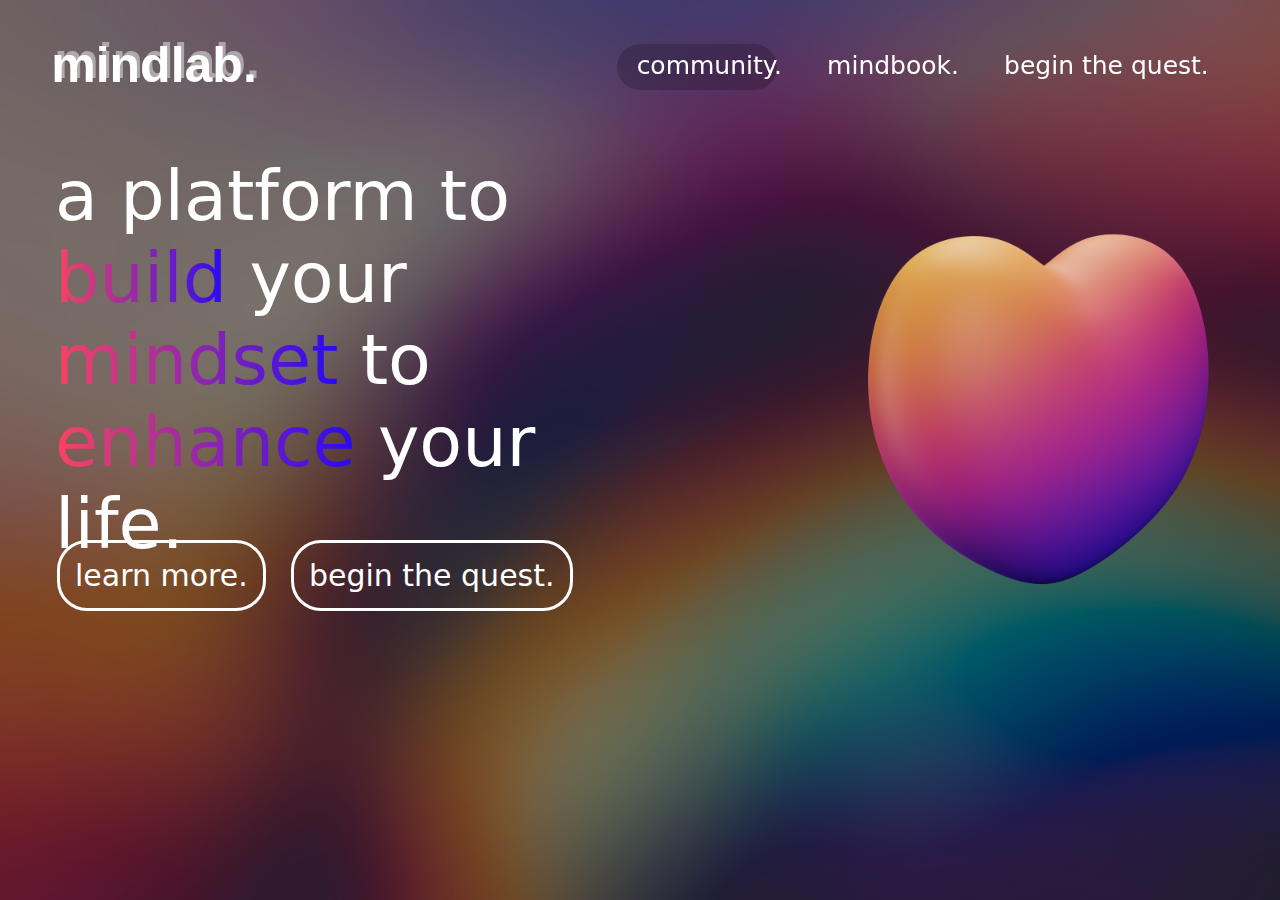
==== index.html @ 6f7af741 "home page done - community dropdown" ====
<html>
    <head>
        <title>mindlab</title>
        <link rel="stylesheet" href="style.css">
    </head>
    <body>
        <div class="background-image">
            <div class="navbar">
                    <a href="/index.html" id="mindlab_logo">mindlab.</a>
                    <ul> 
                        <div class="comdropcontainer"></div>
                        <li><a href="/community.html">community.</a></li>
                            <ul class="communitydropdown">
                                <br>
                                <li><a href="">forums.</a></li>
                                <br><br>
                                <li><a href="">growthlogs.</a></li>
                            </ul>
                        <li><a href="https://www.book.mindlab.lol/">mindbook.</a></li>
                        <li><a href="/beginthequest.html">begin the quest.</a></li>
                    </ul>
            </div>
            <div class="content">
                <h1>a platform to <strong>build</strong>
                    your <strong>mindset</strong> to
                    <strong>enhance</strong> your life.</h1>
            </div>
            <button type="learnmore"><span></span>learn more.</button>
            <button type="beginthequest"><span></span>begin the quest.</button>
            <img src="images/heart-dynamic-gradient.png" id="heart">
        </div>
    </body>
</html>
---- style.css ----
*{
    margin: 0;
    padding: 0;
    font-family: system-ui, -apple-system, BlinkMacSystemFont, 'Segoe UI', Roboto, Oxygen, Ubuntu, Cantarell, 'Open Sans', 'Helvetica Neue', sans-serif;
}
.background-image {
    width: 100%;
    height: 100vh;
    background-image: linear-gradient(rgba(0, 0, 0, 0.500),rgba(0,0,0,0.500)),url(images/gradient.png);
    background-size: cover;
    background-position: center;
}


#heart{
    height: 30rem;
    width: 30rem;
    position: absolute; left: 50rem; top: 10rem;
    transition: .3s;
    border: 0;

}

#heart:hover {
    transform: scale(1.3);

}

#mindlab_logo{
    flex-shrink: 0;
  width: auto;
  height: auto;
  white-space: pre-wrap;
  word-wrap: break-word;
  word-break: break-word;
  z-index: 1;
  text-shadow: 3px -4px 0px rgba(255, 255, 255, 0.46);
  font-weight: 800;
  font-style: normal;
  font-family: "Manrope", sans-serif;
  color: #ffffff;
  font-size: 50px;
  letter-spacing: 0px;
  line-height: 1.2;
  text-decoration: none;

}

.navbar{
    width: 92%;
    margin: auto;
    padding: 35px 0;
    display: flex;
    align-items: center;
    justify-content: space-between;
}
.mindlab_logo{
    width: 150px;
    cursor: pointer;

}
.navbar ul li{
    list-style: none;
    display: inline-block;
    margin: 0 20px;
    position: relative;
    font-size: 25;
}

.navbar ul li a{
    text-decoration: none;
    color: #ffff;
}

.navbar ul li::after{
    content: '';
    height: 3px;
    width: 0%;
    background: linear-gradient(45deg,#aa0bf3,#2e09d3 );
    position: absolute;
    left: 0;
    bottom: -10px;
    transition: 0.5s;
}

.navbar ul li:hover:after{
    width:100%;
}

.content {
    width: 45%;
    position: absolute;
    top: 40%;
    transform: translateY(-50%);
    text-align: left;
    color: white;
    margin-left: 55;
}

.content h1{
    font-weight: 300;
    font-size: 70;
}

button{
    width: auto;
    height: auto;
    padding: 15px;
    font-size: 30;
    margin: 10px;
    border-radius: 30px;
    font-weight: 400;
    color: white;
    background: transparent;
    position: relative; left: 47; top: 400;
    border: 3px solid #ffffff;
    position: relative;
    overflow: hidden;
    z-index: 1;
    transition: all .2s ease-in-out;
    
    
}

span{
    background: #2e09d300;
    height: 100%;
    width: 100%;
    border-radius: 30px;
    position: absolute; left: 0; top: 0;
    z-index: -1;
    transition: all .35s ease-in-out;

}

button:hover{
    cursor: pointer;
    transform: scale(1.1); 
    }

button:hover span{
    width: 120%;
    height: 120%;
    background: #4b25f0;
}

strong{
    background: -webkit-linear-gradient(0deg, #fa4462 0%, #2809f4 100%);
    -webkit-background-clip: text;
    background-clip: text;
    -webkit-text-fill-color: transparent;
}

.comdropcontainer {
    height: 46px;
    width: 160px;
    position: fixed;top: 44;
    background-color:rgba(0, 0, 0, 0.198);
    text-align: center;
    line-height: 30px;
    border-radius: 50px;
    cursor: pointer;
}

.communitydropdown {
    height: 120px;
    width: 160px;
    background-color: rgba(0, 0, 0, 0.198);
    position: absolute;left: 847; top: 95;
    border-radius: 30px;
    z-index: 1;
    display:none;
}

.comdropcontainer:hover .communitydropdown {
    display: block
}
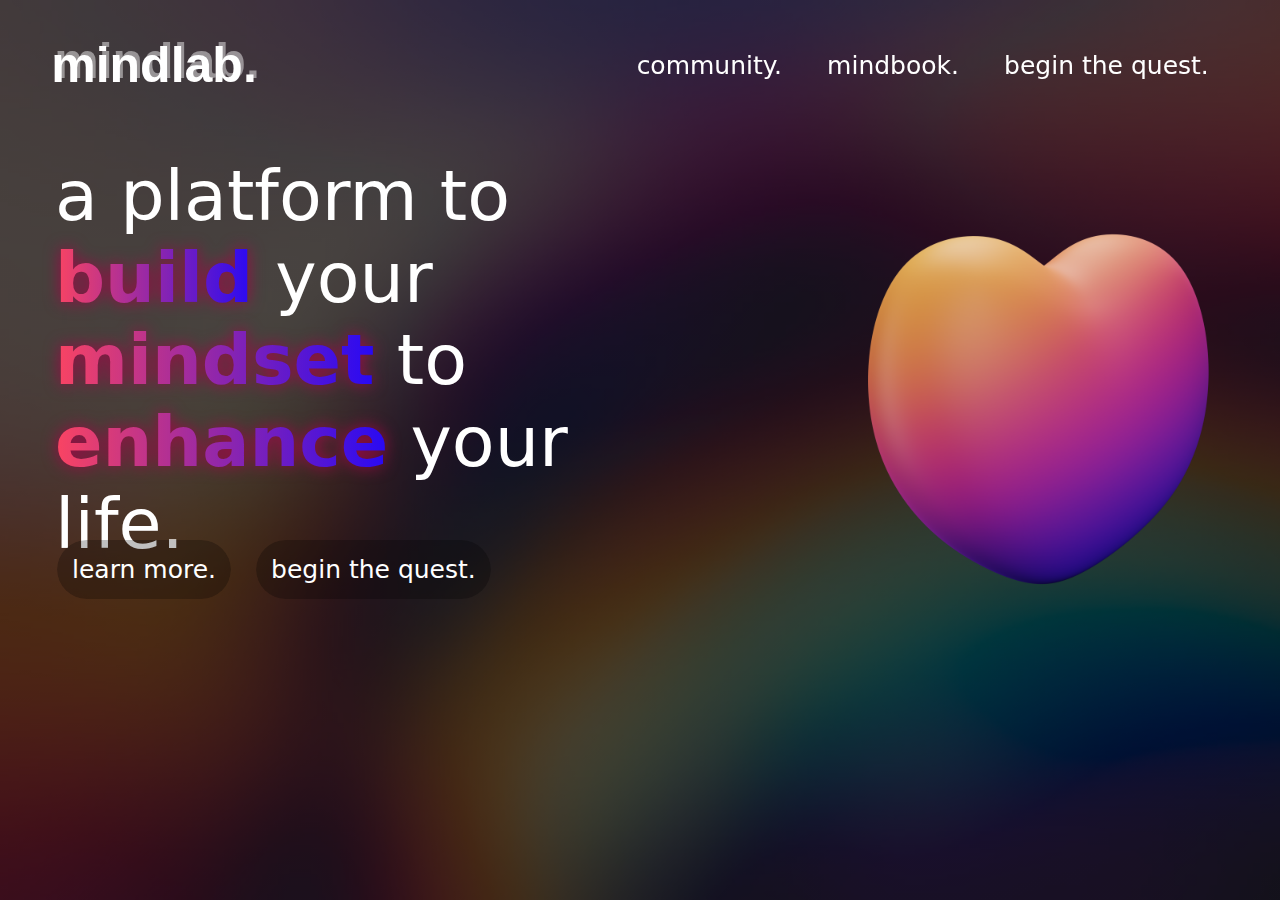
==== commit 54c6c86c: "random commit" ====
--- a/index.html
+++ b/index.html
@@ -21,9 +21,9 @@
                     </ul>
             </div>
             <div class="content">
-                <h1>a platform to <strong>build</strong>
-                    your <strong>mindset</strong> to
-                    <strong>enhance</strong> your life.</h1>
+                <h1>a platform to <strong id="gradtext">build</strong>
+                    your <strong id="gradtext">mindset</strong> to
+                    <strong id="gradtext">enhance</strong> your life.</h1>
             </div>
             <button type="learnmore"><span></span>learn more.</button>
             <button type="beginthequest"><span></span>begin the quest.</button>
--- a/style.css
+++ b/style.css
@@ -6,11 +6,13 @@
 .background-image {
     width: 100%;
     height: 100vh;
-    background-image: linear-gradient(rgba(0, 0, 0, 0.500),rgba(0,0,0,0.500)),url(images/gradient.png);
+    background-image: linear-gradient(rgba(0, 0, 0, 0.7),rgba(0, 0, 0, 0.7)),url(images/gradient.png);
     background-size: cover;
     background-position: center;
 }
 
+
+/*/style for the heart*/
 
 #heart{
     height: 30rem;
@@ -21,10 +23,14 @@
 
 }
 
+/*/animation for the heart*/
+
 #heart:hover {
     transform: scale(1.3);
 
 }
+
+/*/style for the logo/*/
 
 #mindlab_logo{
     flex-shrink: 0;
@@ -45,6 +51,13 @@
   text-decoration: none;
 
 }
+.mindlab_logo{
+    width: 150px;
+    cursor: pointer;
+
+}
+
+/*style for the navbar*/
 
 .navbar{
     width: 92%;
@@ -54,11 +67,9 @@
     align-items: center;
     justify-content: space-between;
 }
-.mindlab_logo{
-    width: 150px;
-    cursor: pointer;
-
-}
+
+/*style for the navbar tabs*/
+
 .navbar ul li{
     list-style: none;
     display: inline-block;
@@ -67,14 +78,18 @@
     font-size: 25;
 }
 
+/*style for the navbar text*/
+
 .navbar ul li a{
     text-decoration: none;
     color: #ffff;
 }
 
+/*navbar text animation underline*/
+
 .navbar ul li::after{
     content: '';
-    height: 3px;
+    height: 4px;
     width: 0%;
     background: linear-gradient(45deg,#aa0bf3,#2e09d3 );
     position: absolute;
@@ -86,6 +101,8 @@
 .navbar ul li:hover:after{
     width:100%;
 }
+
+/*style for main text (not the bolded words)*/
 
 .content {
     width: 45%;
@@ -98,39 +115,49 @@
 }
 
 .content h1{
-    font-weight: 300;
+    font-weight: 400;
     font-size: 70;
 }
+
+
+/*style for the gradient bolded text*/
+
+#gradtext{
+    background: -webkit-linear-gradient(0deg, #fa4462 0%, #2809f4 100%);
+    -webkit-background-clip: text;
+    background-clip: text;
+    -webkit-text-fill-color: transparent;
+    filter: drop-shadow(0 0 8px rgb(160, 7, 71));
+}
+
+/*learn more and begin the quest buttons (below main text)*/
 
 button{
     width: auto;
     height: auto;
     padding: 15px;
-    font-size: 30;
+    font-size: 25;
     margin: 10px;
     border-radius: 30px;
     font-weight: 400;
     color: white;
     background: transparent;
     position: relative; left: 47; top: 400;
-    border: 3px solid #ffffff;
+    border: 0px solid #ffffff;
     position: relative;
     overflow: hidden;
     z-index: 1;
-    transition: all .2s ease-in-out;
-    
-    
+    transition: all .2s ease-in-out; 
 }
 
 span{
-    background: #2e09d300;
+    background: #0000003f;
     height: 100%;
     width: 100%;
     border-radius: 30px;
     position: absolute; left: 0; top: 0;
     z-index: -1;
     transition: all .35s ease-in-out;
-
 }
 
 button:hover{
@@ -141,21 +168,16 @@
 button:hover span{
     width: 120%;
     height: 120%;
-    background: #4b25f0;
-}
-
-strong{
-    background: -webkit-linear-gradient(0deg, #fa4462 0%, #2809f4 100%);
-    -webkit-background-clip: text;
-    background-clip: text;
-    -webkit-text-fill-color: transparent;
-}
+    background: rgb(164, 0, 246);
+}
+
+
 
 .comdropcontainer {
     height: 46px;
     width: 160px;
     position: fixed;top: 44;
-    background-color:rgba(0, 0, 0, 0.198);
+    background-color:rgba(0, 0, 0, 0);
     text-align: center;
     line-height: 30px;
     border-radius: 50px;
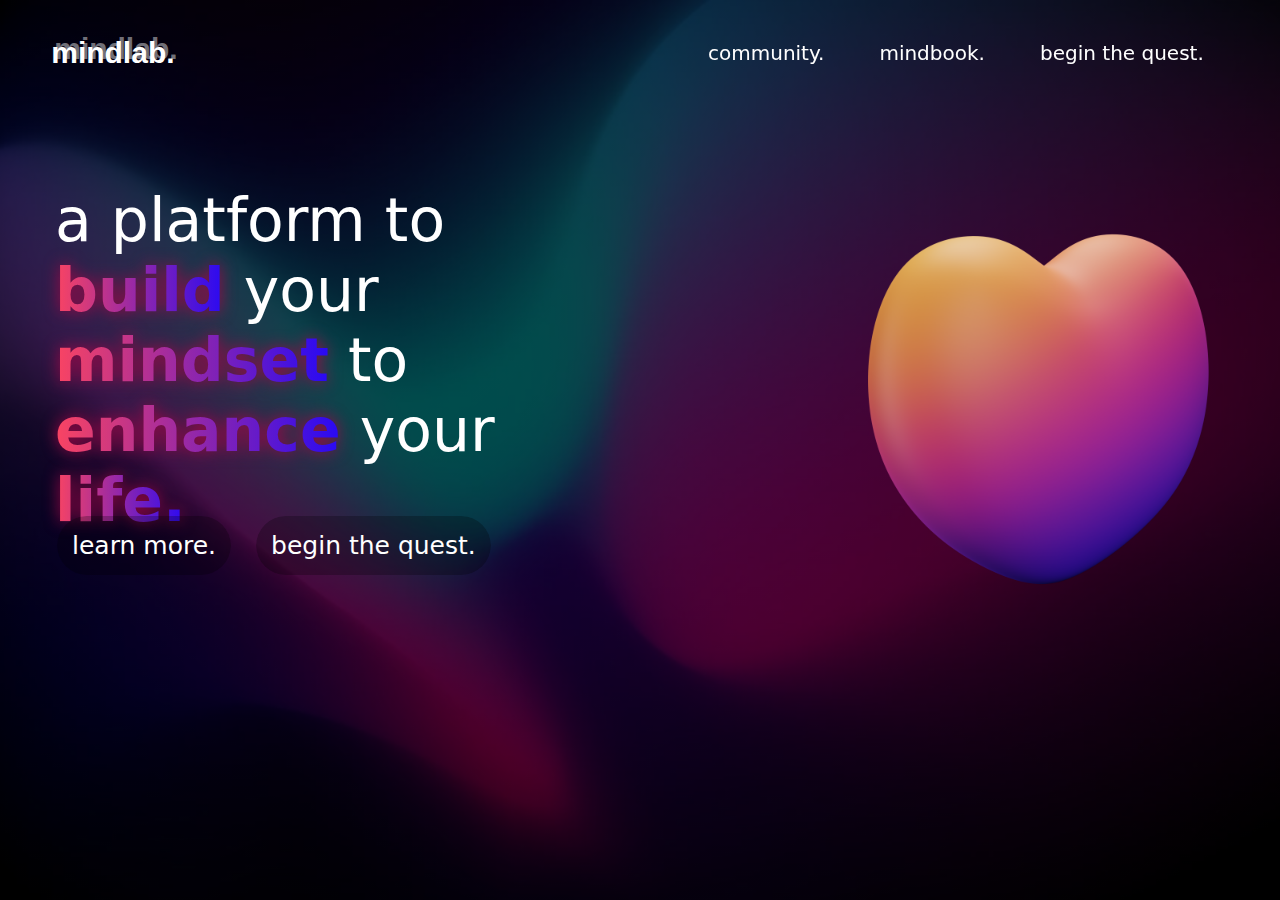
==== commit b3042de4: "beginthequest done" ====
--- a/index.html
+++ b/index.html
@@ -23,10 +23,10 @@
             <div class="content">
                 <h1>a platform to <strong id="gradtext">build</strong>
                     your <strong id="gradtext">mindset</strong> to
-                    <strong id="gradtext">enhance</strong> your life.</h1>
+                    <strong id="gradtext">enhance</strong> your <strong id="gradtext">life.</strong></h1>
             </div>
-            <button type="learnmore"><span></span>learn more.</button>
-            <button type="beginthequest"><span></span>begin the quest.</button>
+            <button id="mainbuttons" type="learnmore"><span></span>learn more.</button>
+            <button id="mainbuttons" type="beginthequest"><span></span>begin the quest.</button>
             <img src="images/heart-dynamic-gradient.png" id="heart">
         </div>
     </body>
--- a/style.css
+++ b/style.css
@@ -1,16 +1,35 @@
 *{
     margin: 0;
     padding: 0;
-    font-family: system-ui, -apple-system, BlinkMacSystemFont, 'Segoe UI', Roboto, Oxygen, Ubuntu, Cantarell, 'Open Sans', 'Helvetica Neue', sans-serif;
-}
+    font-family: system-ui, -apple-system, BlinkMacSystemFont, 'Segoe UI', Roboto, Oxygen, Ubuntu, Cantarell, 'Open Sans', 'Helvetica Neue', sans-serif
+}
+/*/background image for mainpage/*/
 .background-image {
     width: 100%;
     height: 100vh;
-    background-image: linear-gradient(rgba(0, 0, 0, 0.7),rgba(0, 0, 0, 0.7)),url(images/gradient.png);
+    background-image: linear-gradient(rgba(0, 0, 0, 0.7),rgba(0, 0, 0, 0.7)),url(images/gradient2.webp);
     background-size: cover;
     background-position: center;
 }
-
+/*/background image for beginthequest/*/
+.background-image2 {
+    width: 100%;
+    height: 100vh;
+    background-image: linear-gradient(rgba(0, 0, 0, .8),rgba(0, 0, 0, .8)),url(images/planetbg.jpg);
+    background-size: cover;
+    background-position: center;
+}
+#mail{
+    width: 25rem;
+    height: 25rem;
+    position: absolute;
+    left:880px;
+    bottom: 270;
+    transition: 0.3s ease-in-out;
+}
+#mail:hover{
+    transform: scale(1.3);
+}
 
 /*/style for the heart*/
 
@@ -27,7 +46,6 @@
 
 #heart:hover {
     transform: scale(1.3);
-
 }
 
 /*/style for the logo/*/
@@ -45,7 +63,7 @@
   font-style: normal;
   font-family: "Manrope", sans-serif;
   color: #ffffff;
-  font-size: 50px;
+  font-size: 30px;
   letter-spacing: 0px;
   line-height: 1.2;
   text-decoration: none;
@@ -73,9 +91,9 @@
 .navbar ul li{
     list-style: none;
     display: inline-block;
-    margin: 0 20px;
+    margin: 0 25px;
     position: relative;
-    font-size: 25;
+    font-size: 20;
 }
 
 /*style for the navbar text*/
@@ -89,17 +107,19 @@
 
 .navbar ul li::after{
     content: '';
-    height: 4px;
+    height: 2px;
     width: 0%;
-    background: linear-gradient(45deg,#aa0bf3,#2e09d3 );
+    background: linear-gradient(45deg, rgb(56, 2, 251),rgb(151, 2, 251), rgb(222, 2, 251), rgb(251, 2, 81), rgb(222, 2, 251), rgb(56, 2, 251));
     position: absolute;
     left: 0;
-    bottom: -10px;
+    bottom: -5px;
     transition: 0.5s;
+    animation: animate 2s linear infinite;
 }
 
 .navbar ul li:hover:after{
     width:100%;
+    animation: animate2 1s linear infinite
 }
 
 /*style for main text (not the bolded words)*/
@@ -116,7 +136,7 @@
 
 .content h1{
     font-weight: 400;
-    font-size: 70;
+    font-size: 60;
 }
 
 
@@ -132,7 +152,7 @@
 
 /*learn more and begin the quest buttons (below main text)*/
 
-button{
+#mainbuttons{
     width: auto;
     height: auto;
     padding: 15px;
@@ -160,12 +180,12 @@
     transition: all .35s ease-in-out;
 }
 
-button:hover{
+#mainbuttons:hover{
     cursor: pointer;
     transform: scale(1.1); 
     }
 
-button:hover span{
+#mainbuttons:hover span{
     width: 120%;
     height: 120%;
     background: rgb(164, 0, 246);
@@ -198,3 +218,252 @@
     display: block
 }
 
+.btqcontent {
+   color: white;
+   position: relative;
+   top: 120;
+   left: 50;
+   font-size: 30;
+   text-align: center;
+}
+
+.inputbox{
+    position: relative;
+    width: 250px;
+    left: 850px;
+    top: 380px;
+}
+
+.inputbox input {
+    width: 150%;
+    background: transparent;
+    color: rgba(255, 255, 255, 0.788);
+    border: none;
+    outline: none;
+    box-shadow: none;
+    font-size: 1em;
+    letter-spacing: normal;
+    padding: 10px 0 5px;
+}
+
+#entemailtext {
+    color: rgb(190, 19, 19);
+    position: absolute;
+    top: -210;
+    left:48;
+    letter-spacing: normal;
+    font-weight: 700;
+    width: 300;
+    text-align: center;
+
+}
+
+.inputbox a {
+   position: absolute;
+   left: 0px;
+   padding: 10px 0 5px;
+   color: #ffffff6e;
+   pointer-events: none;
+   letter-spacing: normal;
+   transition: .3s;
+   font-size: 25px;
+   top: -47;
+   left: 110;
+   font-weight: 200;
+   text-align: center;
+   width: 156;
+}
+.inputbox input:valid ~ a,
+.inputbox input:focus ~ a {
+    color: #ffffff6e;
+    transform: translateY(-30px);
+    font-size: 15px;
+    position: absolute;
+    top: -50;
+}
+
+.inputbox i {
+    position: absolute;
+    width: 380px;
+    height: 2px;
+    background: white;
+    bottom: 0;
+    left: 0;
+    overflow: hidden;
+}
+
+.inputbox i::before {
+    content:'';
+    position: absolute;
+    width: 100%;
+    height: 100%;
+    left:-100%;
+    background: linear-gradient(45deg, rgb(56, 2, 251),rgb(151, 2, 251), rgb(222, 2, 251), rgb(251, 2, 81), rgb(222, 2, 251), rgb(56, 2, 251));
+    animation: animate 2s linear infinite;
+    transition: .5s;
+}
+
+.inputbox input:valid ~ i::before,
+.inputbox input:focus ~ i::before {
+    left: 0;
+} 
+
+input[type=text]{
+    color: #ffffff;
+    letter-spacing: 1px;
+    font-size:30px;
+    position: absolute;
+    top: -55;
+    left: 3;   
+    font-weight: 200;
+    text-align: center;
+}
+
+@keyframes animate{
+    0%
+    {
+        background-position-x:0;
+    }
+    100%
+    {
+        background-position-x:380px;
+    }
+}
+
+@keyframes animate1{
+    0%
+    {
+        background-position-x:0;
+    }
+    100%
+    {
+        background-position-x:115px;
+    }
+}
+
+@keyframes animate2{
+    0%
+    {
+        background-position-x:0;
+    }
+    100%
+    {
+        background-position-x:115px;
+    }
+}
+
+@keyframes animate3{
+    0%
+    {
+        background-position-x:0;
+    }
+    100%
+    {
+        background-position-x:147px;
+    }
+}
+
+
+
+.submitbtn {
+    position: relative;
+ left: 145;
+    background-color: transparent;
+    color: rgb(255, 255, 255);
+    border: 0px solid #ffffff;
+    position: absolute;
+    width: 55px;
+    height: auto;
+    border-radius: 20px;
+    cursor: pointer;
+    padding: 15px;
+    font-size: 35px;
+    transition: all .2s ease-in-out;
+    letter-spacing: 1px;
+    font-weight: 400;
+}
+
+.submitbtn:after{
+    content: '';
+    height: 2px;
+    width: 0%;
+    background: linear-gradient(45deg, rgb(56, 2, 251), rgb(218, 2, 251), rgb(251, 2, 135), rgb(56, 2, 251));
+    position: absolute;
+    left: 15;
+    bottom: 7px;
+    transition: 0.5s;
+}
+
+.submitbtn:hover:after{
+    width:100%;
+    animation: animate1 .8s linear infinite;
+}
+
+.btqtextt {
+    color: white;
+    font-size: 40px;
+    position: absolute;
+    left: 50;
+    top: -100;
+    z-index: 1;
+    font-weight: 700;
+    text-align: left;
+    width: 700;
+    background: none;
+}
+
+.btqtextp {
+    color: white;
+    position: absolute;
+    left: 50;
+    top: 50;
+    font-size: 25;
+    text-align: left;
+    line-height: 1.5;
+    height: 410px;
+    width: 600;
+    overflow: scroll;
+    font-family: system-ui, -apple-system, BlinkMacSystemFont, 'Segoe UI', Roboto, Oxygen, Ubuntu, Cantarell, 'Open Sans', 'Helvetica Neue', sans-serif;
+    scroll-behavior: smooth;
+    font-weight: 200;
+}
+
+#scrolldown {
+   cursor: pointer;
+   text-decoration: none;
+   color: white;
+    font-size: 25;
+    background-color: transparent;
+    color: rgb(255, 255, 255);
+    border: 0px solid #ffffff;
+    position: absolute;
+    width: 160px;
+    height: auto;
+    border-radius: 20px;
+    cursor: pointer;
+    padding: 15px;
+    left: -15px;
+    bottom: 10px;
+    font-size: 35px;
+    transition: all .2s ease-in-out;
+    font-weight: 700;
+}
+
+#scrolldown::after{
+    content: '';
+    height: 2px;
+    width: 0%;
+    background: linear-gradient(45deg, rgb(56, 2, 251), rgb(218, 2, 251), rgb(251, 2, 135), rgb(56, 2, 251));
+    position: absolute;
+    left: 15;
+    bottom: 11px;
+    transition: 0.5s;
+}
+
+#scrolldown:hover:after {
+    width: 80%;
+    animation: animate3 .8s linear infinite;
+}
+.btqtextp::-webkit-scrollbar {
+    display: none; /* for Chrome, Safari, and Opera */
+  }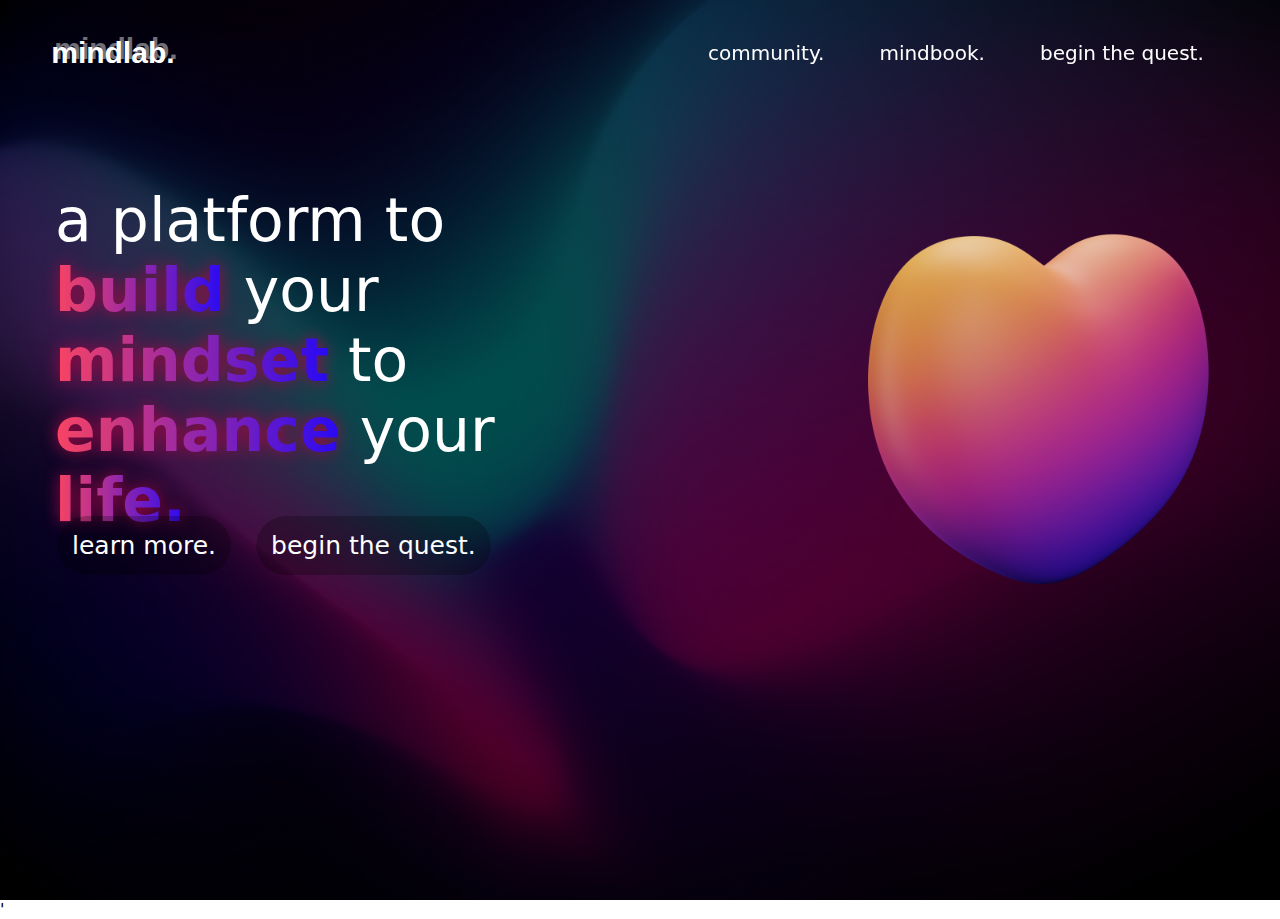
==== commit 131423a4: "delete ml path" ====
--- a/index.html
+++ b/index.html
@@ -4,9 +4,10 @@
         <link rel="stylesheet" href="style.css">
     </head>
     <body>
+    
         <div class="background-image">
             <div class="navbar">
-                    <a href="/index.html" id="mindlab_logo">mindlab.</a>
+                <a href="/index.html" id="mindlab_logo">mindlab.</a>
                     <ul> 
                         <div class="comdropcontainer"></div>
                         <li><a href="/community.html">community.</a></li>
@@ -28,6 +29,6 @@
             <button id="mainbuttons" type="learnmore"><span></span>learn more.</button>
             <button id="mainbuttons" type="beginthequest"><span></span>begin the quest.</button>
             <img src="images/heart-dynamic-gradient.png" id="heart">
-        </div>
+        </div>'
     </body>
 </html>--- a/style.css
+++ b/style.css
@@ -348,7 +348,7 @@
     }
     100%
     {
-        background-position-x:115px;
+        background-position-x:95px;
     }
 }
 
@@ -466,4 +466,6 @@
 }
 .btqtextp::-webkit-scrollbar {
     display: none; /* for Chrome, Safari, and Opera */
-  }+  }
+
+ 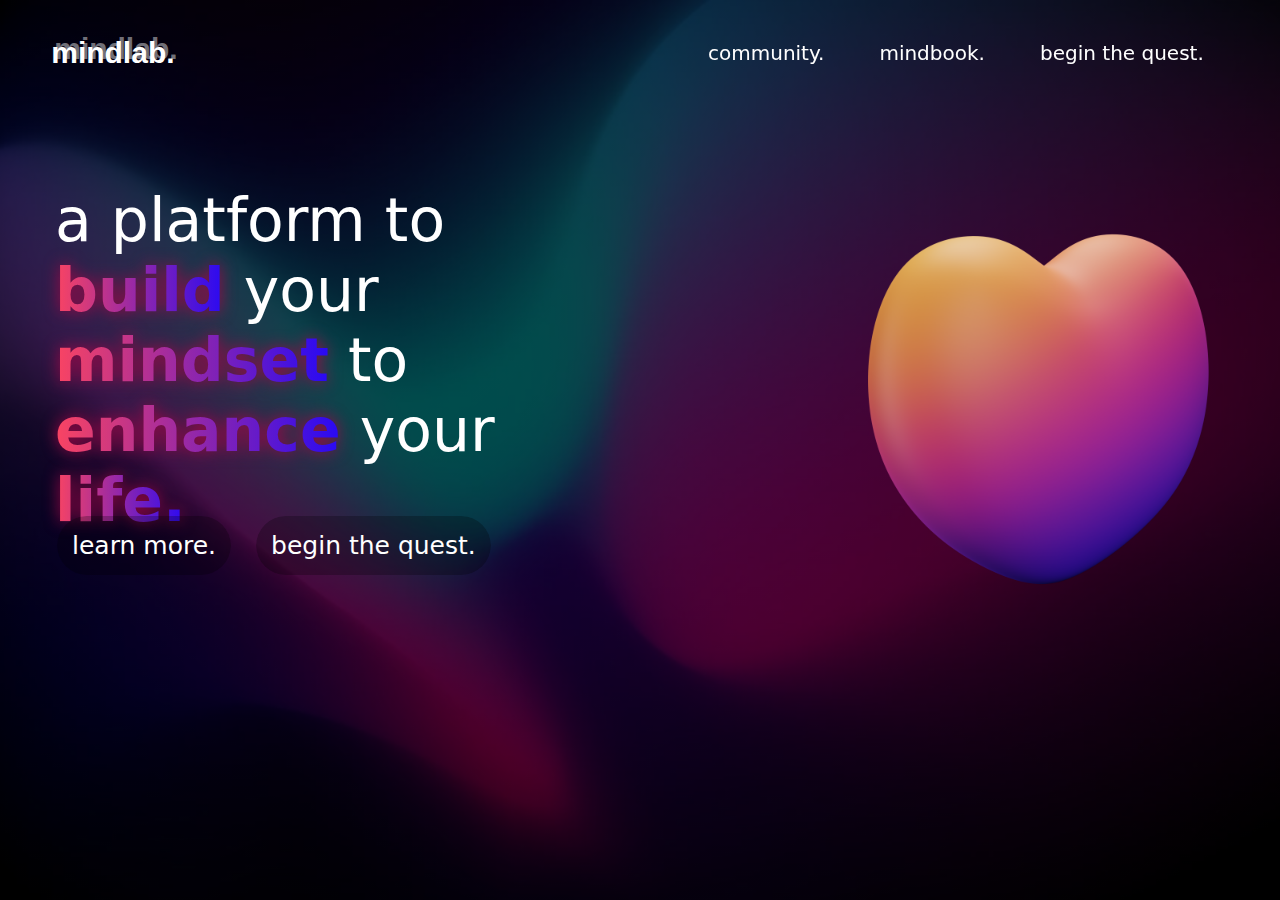
==== commit d2dcc297: ".html git cloudlare test" ====
--- a/index.html
+++ b/index.html
@@ -1,16 +1,18 @@
-<html>
+<html> <!--hi -->
     <head>
         <title>mindlab</title>
         <link rel="stylesheet" href="style.css">
+        <script src="jquery-3.6.4.min.js"></script>
+        <script src="java.js"></script>
+        <meta charset="UTF-8">
     </head>
     <body>
-    
         <div class="background-image">
             <div class="navbar">
-                <a href="/index.html" id="mindlab_logo">mindlab.</a>
+                <a href="/mindlab/index.php" id="mindlab_logo">mindlab.</a>
                     <ul> 
                         <div class="comdropcontainer"></div>
-                        <li><a href="/community.html">community.</a></li>
+                        <li><a href="/mindlab/community.html">community.</a></li>
                             <ul class="communitydropdown">
                                 <br>
                                 <li><a href="">forums.</a></li>
@@ -18,7 +20,7 @@
                                 <li><a href="">growthlogs.</a></li>
                             </ul>
                         <li><a href="https://www.book.mindlab.lol/">mindbook.</a></li>
-                        <li><a href="/beginthequest.html">begin the quest.</a></li>
+                        <li><a href="/mindlab/beginthequest.php">begin the quest.</a></li>
                     </ul>
             </div>
             <div class="content">
@@ -29,6 +31,6 @@
             <button id="mainbuttons" type="learnmore"><span></span>learn more.</button>
             <button id="mainbuttons" type="beginthequest"><span></span>begin the quest.</button>
             <img src="images/heart-dynamic-gradient.png" id="heart">
-        </div>'
+        </div>
     </body>
 </html>--- a/style.css
+++ b/style.css
@@ -1,3 +1,4 @@
+/*/ hi /*/
 *{
     margin: 0;
     padding: 0;
@@ -231,7 +232,7 @@
     position: relative;
     width: 250px;
     left: 850px;
-    top: 380px;
+    top: 310px;
 }
 
 .inputbox input {
@@ -247,9 +248,9 @@
 }
 
 #entemailtext {
-    color: rgb(190, 19, 19);
-    position: absolute;
-    top: -210;
+    color: rgb(244, 240, 240);
+    position: absolute;
+    top: -310;
     left:48;
     letter-spacing: normal;
     font-weight: 700;
@@ -267,7 +268,7 @@
    letter-spacing: normal;
    transition: .3s;
    font-size: 25px;
-   top: -47;
+   top: -1;
    left: 110;
    font-weight: 200;
    text-align: center;
@@ -279,7 +280,7 @@
     transform: translateY(-30px);
     font-size: 15px;
     position: absolute;
-    top: -50;
+    top: 0;
 }
 
 .inputbox i {
@@ -308,13 +309,10 @@
     left: 0;
 } 
 
-input[type=text]{
+input[type=email]{
     color: #ffffff;
     letter-spacing: 1px;
-    font-size:30px;
-    position: absolute;
-    top: -55;
-    left: 3;   
+    font-size:28px;
     font-weight: 200;
     text-align: center;
 }
